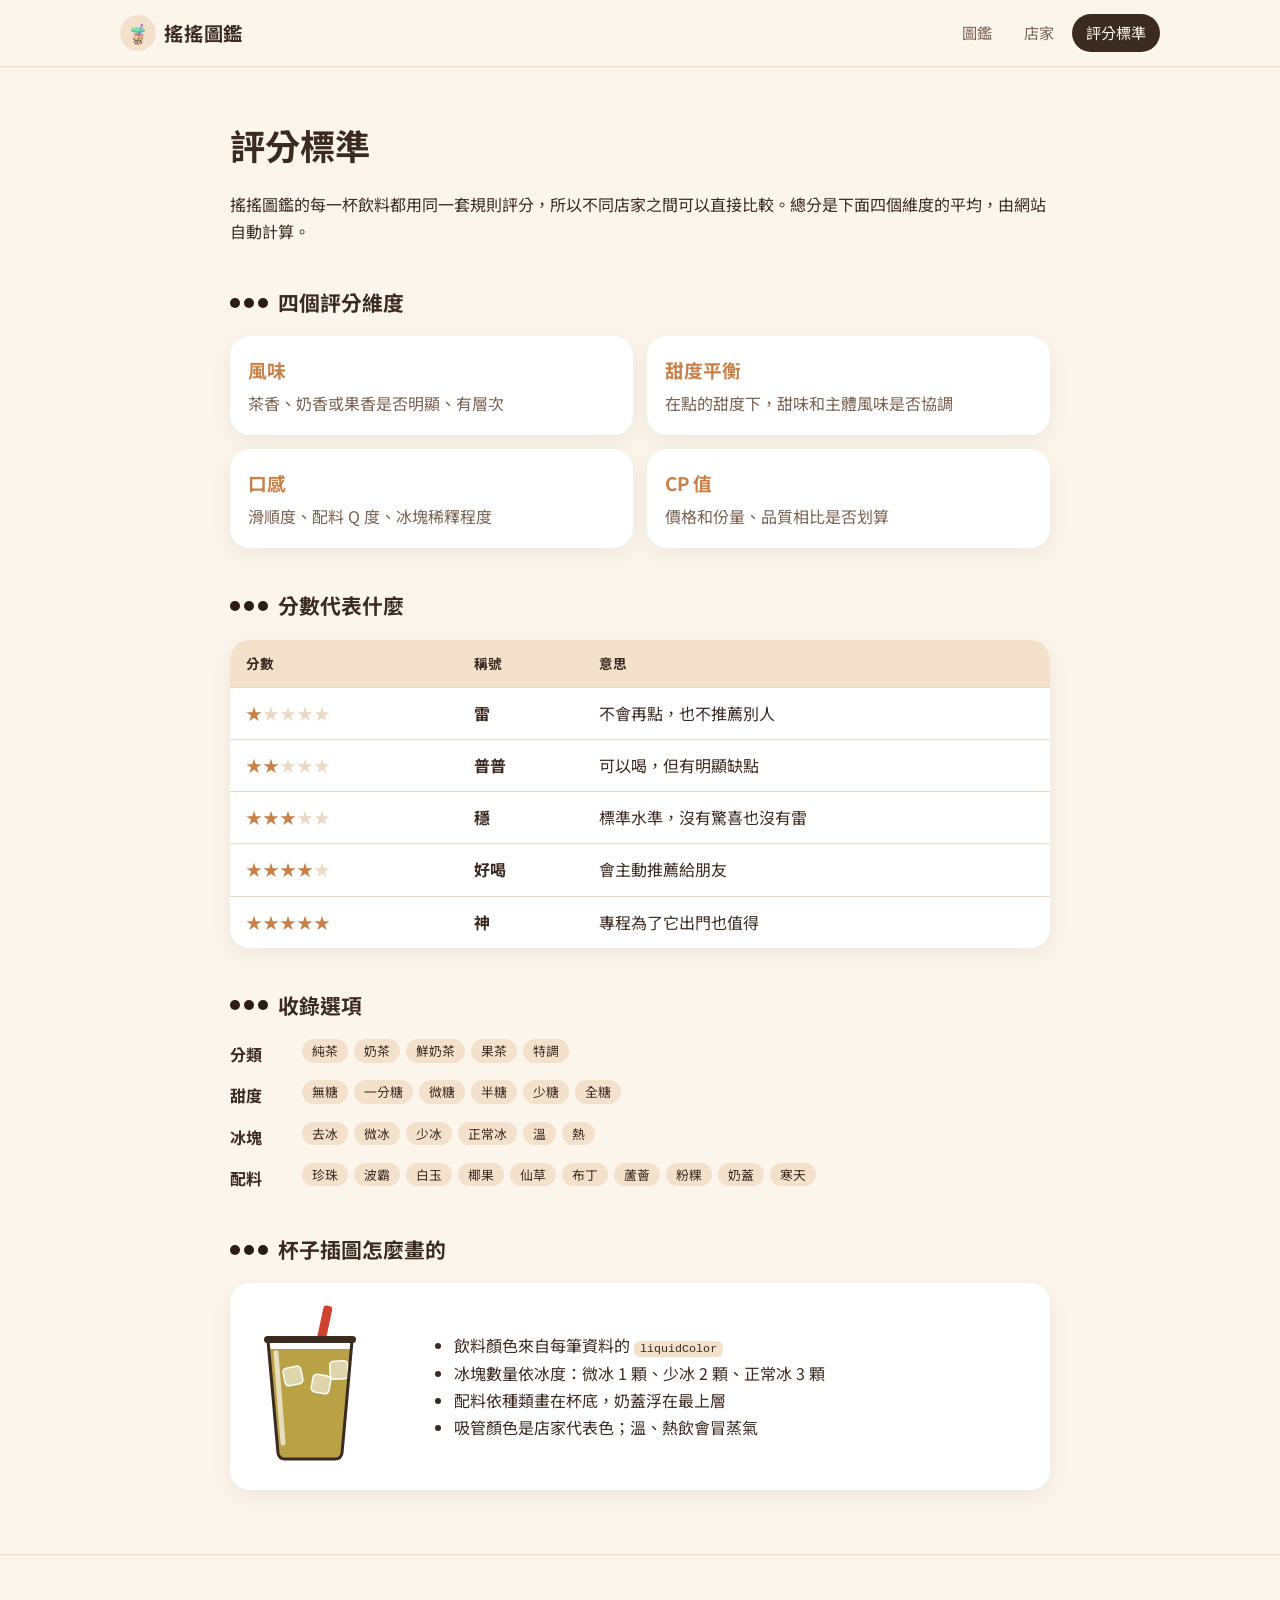
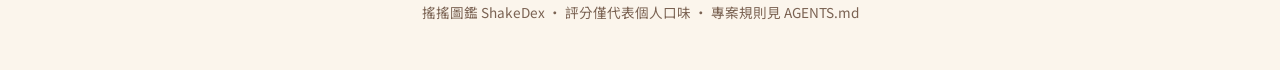
==== about.html @ fec173f5 "feat: 搖搖圖鑑初版" ====
<!DOCTYPE html>
<html lang="zh-Hant-TW">
<head>
  <meta charset="UTF-8">
  <meta name="viewport" content="width=device-width, initial-scale=1">
  <title>評分標準｜搖搖圖鑑</title>
  <meta name="description" content="搖搖圖鑑的評分標準與收錄規則">
  <link rel="icon" href="data:image/svg+xml,<svg xmlns='http://www.w3.org/2000/svg' viewBox='0 0 100 100'><text y='.9em' font-size='90'>🧋</text></svg>">
  <link rel="preconnect" href="https://fonts.googleapis.com">
  <link rel="preconnect" href="https://fonts.gstatic.com" crossorigin>
  <link rel="stylesheet" href="https://fonts.googleapis.com/css2?family=Noto+Sans+TC:wght@400;700&display=swap">
  <link rel="stylesheet" href="assets/css/style.css">
</head>
<body data-page="about">
  <header class="site-header">
    <a class="logo" href="index.html"><span class="logo__icon">🧋</span>搖搖圖鑑</a>
    <nav class="site-nav" aria-label="主選單">
      <a href="index.html">圖鑑</a>
      <a href="index.html#shops">店家</a>
      <a href="about.html" class="is-current" aria-current="page">評分標準</a>
    </nav>
  </header>
  <main class="container">
    <p class="loading">搖一搖中…</p>
  </main>
  <footer class="site-footer">
    <p>搖搖圖鑑 ShakeDex · 評分僅代表個人口味 · 專案規則見 AGENTS.md</p>
  </footer>
  <script src="assets/js/core.js"></script>
  <script src="assets/js/pages.js"></script>
</body>
</html>
---- assets/css/style.css ----
:root {
  --bg: #fbf5ec;
  --surface: #ffffff;
  --ink: #3b2a20;
  --ink-soft: #7a6252;
  --accent: #c8814a;
  --accent-soft: #f3e1cc;
  --pearl: #2b1d16;
  --line: #ead9c4;
  --good: #4f8a3c;
  --bad: #c0563b;
  --radius: 20px;
  --shadow: 0 6px 20px rgba(91, 58, 33, 0.08);
  --font: "Noto Sans TC", system-ui, -apple-system, "PingFang TC", "Microsoft JhengHei", sans-serif;
}

* { box-sizing: border-box; }

html { scroll-behavior: smooth; }

body {
  margin: 0;
  background: var(--bg);
  color: var(--ink);
  font-family: var(--font);
  line-height: 1.7;
  -webkit-font-smoothing: antialiased;
}

a { color: inherit; }

.container {
  max-width: 1080px;
  margin: 0 auto;
  padding: 24px 20px 64px;
  min-height: 70vh;
}

.loading { color: var(--ink-soft); text-align: center; padding: 80px 0; }

.site-header {
  position: sticky;
  top: 0;
  z-index: 10;
  display: flex;
  align-items: center;
  justify-content: space-between;
  gap: 16px;
  padding: 14px max(20px, calc((100vw - 1040px) / 2));
  background: rgba(251, 245, 236, 0.88);
  backdrop-filter: blur(10px);
  border-bottom: 1px solid var(--line);
}

.logo {
  display: flex;
  align-items: center;
  gap: 8px;
  font-weight: 700;
  font-size: 1.2rem;
  text-decoration: none;
  letter-spacing: 0.04em;
}

.logo__icon {
  display: grid;
  place-items: center;
  width: 36px;
  height: 36px;
  border-radius: 50%;
  background: var(--accent-soft);
}

.site-nav { display: flex; gap: 4px; }

.site-nav a {
  padding: 6px 14px;
  border-radius: 999px;
  text-decoration: none;
  color: var(--ink-soft);
  font-size: 0.95rem;
}

.site-nav a:hover { background: var(--accent-soft); color: var(--ink); }

.site-nav a.is-current { background: var(--ink); color: var(--bg); }

.site-footer {
  text-align: center;
  color: var(--ink-soft);
  font-size: 0.85rem;
  padding: 32px 20px;
  border-top: 1px solid var(--line);
}

.hero {
  display: grid;
  grid-template-columns: 1.4fr 1fr;
  gap: 32px;
  align-items: center;
  padding: 40px 0 32px;
}

.hero__kicker {
  display: inline-block;
  margin: 0;
  padding: 2px 12px;
  border-radius: 999px;
  background: var(--accent-soft);
  color: var(--accent);
  font-weight: 700;
  font-size: 0.85rem;
}

.hero__title {
  margin: 8px 0;
  font-size: clamp(2.4rem, 6vw, 3.6rem);
  line-height: 1.15;
  letter-spacing: 0.06em;
}

.hero__lead { margin: 0; color: var(--ink-soft); }

.stats {
  display: grid;
  grid-template-columns: repeat(2, 1fr);
  gap: 12px;
  margin: 0;
}

.stats div {
  background: var(--surface);
  border-radius: var(--radius);
  padding: 14px 18px;
  box-shadow: var(--shadow);
}

.stats dt { font-size: 0.8rem; color: var(--ink-soft); }

.stats dd { margin: 0; font-size: 1.8rem; font-weight: 700; line-height: 1.3; }

.stats--compact { grid-template-columns: repeat(3, 1fr); }

.stats--compact dd { font-size: 1.3rem; }

.controls {
  display: grid;
  gap: 14px;
  padding: 18px;
  margin-bottom: 24px;
  background: var(--surface);
  border-radius: var(--radius);
  box-shadow: var(--shadow);
}

.controls__search,
.controls select {
  width: 100%;
  padding: 10px 14px;
  border: 1.5px solid var(--line);
  border-radius: 12px;
  background: var(--bg);
  color: var(--ink);
  font: inherit;
}

.controls__search:focus,
.controls select:focus { outline: none; border-color: var(--accent); }

.controls__row {
  display: flex;
  flex-wrap: wrap;
  align-items: end;
  gap: 14px;
}

.controls__row label {
  display: grid;
  gap: 4px;
  font-size: 0.85rem;
  color: var(--ink-soft);
  min-width: 170px;
}

.controls__count { margin: 0 0 0 auto; color: var(--ink-soft); font-size: 0.9rem; }

.chips { display: flex; flex-wrap: wrap; gap: 8px; }

.chip {
  padding: 6px 16px;
  border: 1.5px solid var(--line);
  border-radius: 999px;
  background: transparent;
  color: var(--ink-soft);
  font: inherit;
  font-size: 0.9rem;
  cursor: pointer;
}

.chip:hover { border-color: var(--accent); color: var(--ink); }

.chip.is-active { background: var(--accent); border-color: var(--accent); color: #fff; }

.grid {
  display: grid;
  grid-template-columns: repeat(auto-fill, minmax(230px, 1fr));
  gap: 18px;
}

.drink-card {
  position: relative;
  display: flex;
  flex-direction: column;
  background: var(--surface);
  border-radius: var(--radius);
  box-shadow: var(--shadow);
  overflow: hidden;
  transition: transform 0.2s ease, box-shadow 0.2s ease;
}

.drink-card:hover { transform: translateY(-4px); box-shadow: 0 12px 28px rgba(91, 58, 33, 0.14); }

.drink-card__link { position: absolute; inset: 0; z-index: 1; }

.drink-card__art {
  display: grid;
  place-items: center;
  padding: 18px 0 8px;
  background: radial-gradient(circle at 50% 60%, var(--accent-soft), transparent 70%);
}

.drink-card__art .cup { width: 96px; height: 128px; }

.drink-card__body { padding: 6px 18px 18px; }

.drink-card__no { margin: 0; font-size: 0.8rem; font-weight: 700; color: var(--accent); letter-spacing: 0.08em; }

.drink-card__title { margin: 0 0 6px; font-size: 1.2rem; }

.drink-card__score { display: flex; align-items: center; gap: 8px; margin: 10px 0 6px; }

.drink-card__score strong { font-size: 1.4rem; }

.drink-card__tags { display: flex; flex-wrap: wrap; gap: 6px; margin: 0; }

.drink-card .shop-badge { position: relative; z-index: 2; }

.tag {
  display: inline-block;
  padding: 1px 10px;
  border-radius: 999px;
  background: var(--accent-soft);
  color: var(--ink);
  font-size: 0.8rem;
}

.tag--cat { background: transparent; border: 1px solid var(--line); color: var(--ink-soft); }

.shop-badge {
  --shop: var(--accent);
  display: inline-flex;
  align-items: center;
  gap: 4px;
  padding: 2px 12px 2px 8px;
  border-radius: 999px;
  border: 1.5px solid var(--shop);
  color: var(--shop);
  font-size: 0.85rem;
  font-weight: 700;
  text-decoration: none;
  background: var(--surface);
}

.shop-badge:hover { background: var(--shop); color: #fff; }

.stars { display: inline-flex; font-size: 1rem; letter-spacing: 1px; }

.star--full { color: var(--accent); }

.star--empty { color: var(--line); }

.star--half {
  background: linear-gradient(90deg, var(--accent) 50%, var(--line) 50%);
  -webkit-background-clip: text;
  background-clip: text;
  color: transparent;
}

.rebuy {
  position: absolute;
  top: 14px;
  right: 14px;
  padding: 2px 10px;
  border-radius: 999px;
  font-size: 0.75rem;
  font-weight: 700;
  color: #fff;
}

.rebuy--yes { background: var(--good); }

.rebuy--no { background: var(--bad); }

.rebuy--inline { position: static; margin-left: 4px; }

.cup-glass { fill: #fffdf9; }

.cup-outline { fill: none; stroke: var(--ink); stroke-width: 3; stroke-linejoin: round; }

.cup-lid { fill: var(--ink); }

.cup-shine { stroke: rgba(255, 255, 255, 0.65); stroke-width: 5; stroke-linecap: round; }

.cup-ice { fill: rgba(255, 255, 255, 0.55); stroke: rgba(255, 255, 255, 0.95); stroke-width: 1.5; }

.cup-steam path { fill: none; stroke: var(--ink-soft); stroke-width: 2.5; stroke-linecap: round; opacity: 0.5; }

.t-pearl { fill: var(--pearl); }

.t-baiyu { fill: #f8f4ec; stroke: #e2d6c4; stroke-width: 1; }

.t-coconut { fill: rgba(255, 252, 235, 0.85); stroke: #efe3b8; stroke-width: 1; }

.t-grass { fill: #1f1a17; }

.t-pudding { fill: #f2c14e; }

.t-aloe { fill: rgba(222, 240, 214, 0.9); stroke: #b9d6aa; stroke-width: 1; }

.t-fengguo { fill: rgba(232, 192, 112, 0.9); }

.t-agar { fill: rgba(250, 250, 250, 0.85); stroke: #ddd; stroke-width: 1; }

.t-foam { fill: #fff6e3; }

.t-default { fill: var(--ink-soft); }

.section-title {
  display: flex;
  align-items: center;
  gap: 10px;
  margin: 40px 0 16px;
  font-size: 1.3rem;
}

.section-title::before {
  content: "";
  width: 10px;
  height: 10px;
  border-radius: 50%;
  background: var(--pearl);
  box-shadow: 14px 0 0 var(--pearl), 28px 0 0 var(--pearl);
  margin-right: 28px;
}

.shop-list {
  display: grid;
  grid-template-columns: repeat(auto-fill, minmax(200px, 1fr));
  gap: 14px;
}

.shop-tile {
  --shop: var(--accent);
  display: grid;
  grid-template-columns: auto 1fr;
  grid-template-rows: auto auto;
  column-gap: 12px;
  align-items: center;
  padding: 14px 16px;
  background: var(--surface);
  border-radius: var(--radius);
  border-left: 6px solid var(--shop);
  box-shadow: var(--shadow);
  text-decoration: none;
  transition: transform 0.2s ease;
}

.shop-tile:hover { transform: translateY(-3px); }

.shop-tile__emoji { grid-row: span 2; font-size: 1.8rem; }

.shop-tile__name { font-weight: 700; }

.shop-tile__meta { font-size: 0.8rem; color: var(--ink-soft); }

.shop-hero {
  --shop: var(--accent);
  display: grid;
  grid-template-columns: auto 1fr auto;
  gap: 24px;
  align-items: center;
  margin-top: 24px;
  padding: 28px;
  background: var(--surface);
  border-radius: var(--radius);
  border-top: 10px solid var(--shop);
  box-shadow: var(--shadow);
}

.shop-hero__emoji {
  display: grid;
  place-items: center;
  width: 84px;
  height: 84px;
  border-radius: 50%;
  background: var(--accent-soft);
  font-size: 2.6rem;
}

.shop-hero__name { margin: 0; font-size: 2rem; color: var(--shop); }

.shop-hero__intro { margin: 4px 0 0; color: var(--ink-soft); }

.shop-hero .stats div { box-shadow: none; background: var(--bg); }

.drink-detail {
  display: grid;
  grid-template-columns: 280px 1fr;
  gap: 32px;
  margin-top: 24px;
  padding: 32px;
  background: var(--surface);
  border-radius: var(--radius);
  box-shadow: var(--shadow);
}

.drink-detail__art {
  display: grid;
  place-items: center;
  border-radius: var(--radius);
  background: radial-gradient(circle at 50% 60%, var(--accent-soft), var(--bg) 75%);
  padding: 24px;
}

.drink-detail__art .cup { width: 180px; height: 240px; }

.drink-detail__title { margin: 0 0 8px; font-size: 2.2rem; line-height: 1.3; }

.drink-detail__score { display: flex; align-items: center; gap: 10px; margin: 14px 0; }

.drink-detail__score strong { font-size: 2.2rem; }

.drink-detail__score .stars { font-size: 1.3rem; }

.drink-detail__comment {
  position: relative;
  margin: 0 0 18px;
  padding: 14px 18px 14px 44px;
  border-radius: 14px;
  background: var(--accent-soft);
  font-size: 1.1rem;
}

.drink-detail__comment::before {
  content: "“";
  position: absolute;
  left: 12px;
  top: -6px;
  font-size: 3rem;
  color: var(--accent);
}

.spec {
  display: grid;
  grid-template-columns: repeat(3, 1fr);
  gap: 10px;
  margin: 0;
}

.spec div { padding: 8px 12px; border: 1px solid var(--line); border-radius: 12px; }

.spec dt { font-size: 0.75rem; color: var(--ink-soft); }

.spec dd { margin: 0; font-weight: 700; }

.drink-detail__radar {
  grid-column: 1 / -1;
  display: grid;
  grid-template-columns: 1fr 1fr;
  gap: 8px 32px;
  align-items: center;
}

.drink-detail__radar .section-title { grid-column: 1 / -1; margin-top: 8px; }

.radar { width: 100%; max-width: 340px; justify-self: center; }

.radar-grid { fill: none; stroke: var(--line); stroke-width: 1; }

.radar-axis { stroke: var(--line); stroke-width: 1; }

.radar-shape { fill: rgba(200, 129, 74, 0.3); stroke: var(--accent); stroke-width: 2.5; stroke-linejoin: round; }

.radar-dot { fill: var(--accent); }

.radar-label { font-size: 11px; fill: var(--ink); font-weight: 700; font-family: var(--font); }

.dim-list { list-style: none; margin: 0; padding: 0; display: grid; gap: 14px; }

.dim-list li { display: grid; grid-template-columns: 72px 1fr 24px; align-items: center; gap: 10px; }

.dim-list__bar { height: 12px; border-radius: 999px; background: var(--accent-soft); overflow: hidden; }

.dim-list__fill { display: block; height: 100%; border-radius: 999px; background: var(--accent); }

.dim-list__fill--1 { width: 20%; }
.dim-list__fill--2 { width: 40%; }
.dim-list__fill--3 { width: 60%; }
.dim-list__fill--4 { width: 80%; }
.dim-list__fill--5 { width: 100%; }

.pager { display: flex; justify-content: space-between; gap: 12px; margin-top: 20px; }

.pager__link {
  padding: 10px 18px;
  border-radius: 999px;
  background: var(--surface);
  box-shadow: var(--shadow);
  text-decoration: none;
  font-size: 0.9rem;
}

.pager__link:hover { background: var(--ink); color: var(--bg); }

.prose { max-width: 820px; margin: 0 auto; }

.page-title { font-size: 2.2rem; margin: 24px 0 8px; }

.dim-cards { display: grid; grid-template-columns: repeat(2, 1fr); gap: 14px; }

.dim-card { padding: 18px; background: var(--surface); border-radius: var(--radius); box-shadow: var(--shadow); }

.dim-card h3 { margin: 0 0 4px; color: var(--accent); }

.dim-card p { margin: 0; color: var(--ink-soft); }

.scale {
  width: 100%;
  border-collapse: collapse;
  background: var(--surface);
  border-radius: var(--radius);
  overflow: hidden;
  box-shadow: var(--shadow);
}

.scale th, .scale td { padding: 12px 16px; text-align: left; border-bottom: 1px solid var(--line); }

.scale th { background: var(--accent-soft); font-size: 0.85rem; }

.scale tr:last-child td { border-bottom: none; }

.option-groups { display: grid; gap: 12px; margin: 0; }

.option-groups div { display: grid; grid-template-columns: 60px 1fr; gap: 12px; align-items: start; }

.option-groups dt { font-weight: 700; padding-top: 2px; }

.option-groups dd { margin: 0; display: flex; flex-wrap: wrap; gap: 6px; }

.art-explain {
  display: grid;
  grid-template-columns: 160px 1fr;
  gap: 24px;
  align-items: center;
  padding: 20px;
  background: var(--surface);
  border-radius: var(--radius);
  box-shadow: var(--shadow);
}

.art-explain__cup .cup { width: 120px; height: 160px; }

.art-explain ul { margin: 0; padding-left: 20px; }

code { background: var(--accent-soft); padding: 1px 6px; border-radius: 6px; font-size: 0.9em; }

.empty { grid-column: 1 / -1; text-align: center; padding: 60px 20px; color: var(--ink-soft); }

.empty__emoji { font-size: 3rem; margin: 0; }

.btn {
  display: inline-block;
  margin-top: 8px;
  padding: 8px 20px;
  border-radius: 999px;
  background: var(--ink);
  color: var(--bg);
  text-decoration: none;
}

@media (max-width: 760px) {
  .hero { grid-template-columns: 1fr; padding-top: 24px; }
  .shop-hero { grid-template-columns: 1fr; text-align: center; justify-items: center; }
  .drink-detail { grid-template-columns: 1fr; padding: 20px; }
  .drink-detail__radar { grid-template-columns: 1fr; }
  .spec { grid-template-columns: repeat(2, 1fr); }
  .dim-cards { grid-template-columns: 1fr; }
  .art-explain { grid-template-columns: 1fr; justify-items: center; }
  .site-nav a { padding: 6px 10px; }
  .logo { font-size: 1.05rem; }
}
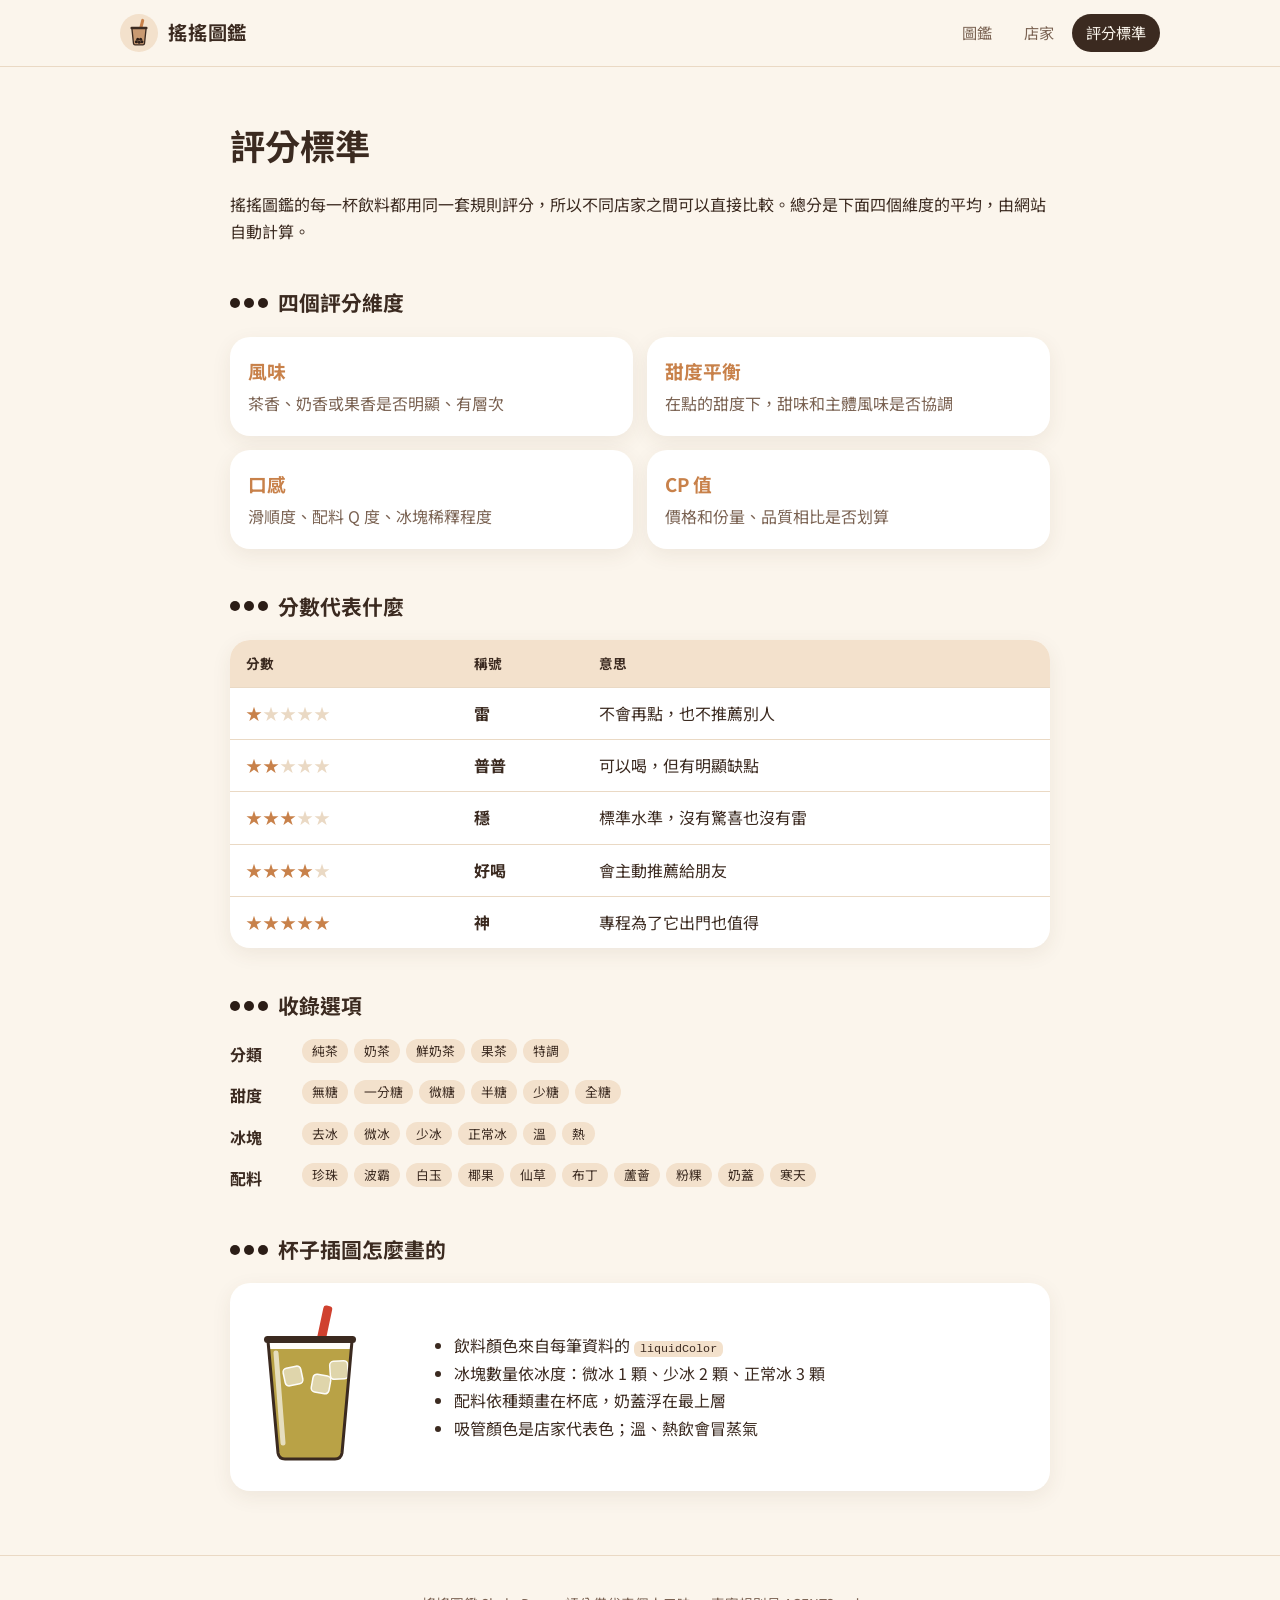
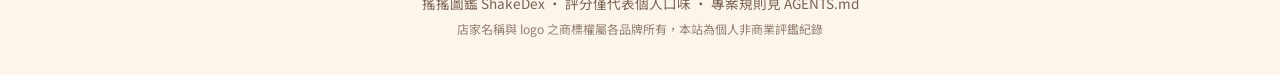
==== commit 21d20478: "fix: 修正短評引號重疊與 logo 置中，新增店家 logo" ====
--- a/about.html
+++ b/about.html
@@ -13,7 +13,20 @@
 </head>
 <body data-page="about">
   <header class="site-header">
-    <a class="logo" href="index.html"><span class="logo__icon">🧋</span>搖搖圖鑑</a>
+    <a class="logo" href="index.html">
+      <svg class="logo__icon" viewBox="0 0 40 40" aria-hidden="true">
+          <circle class="logo__bg" cx="20" cy="20" r="20"/>
+          <rect class="logo__straw" x="21" y="5" width="3.2" height="14" rx="1.6" transform="rotate(14 22.6 12)"/>
+          <path class="logo__tea" d="M12.5 15 H27.5 L25.8 31 Q25.6 32.5 24.2 32.5 H15.8 Q14.4 32.5 14.2 31 Z"/>
+          <circle class="logo__pearl" cx="17.2" cy="29.2" r="1.6"/>
+          <circle class="logo__pearl" cx="20.2" cy="29.8" r="1.6"/>
+          <circle class="logo__pearl" cx="23.1" cy="29.2" r="1.6"/>
+          <circle class="logo__pearl" cx="18.7" cy="26.6" r="1.6"/>
+          <circle class="logo__pearl" cx="21.7" cy="26.6" r="1.6"/>
+          <rect class="logo__lid" x="11" y="13.4" width="18" height="2.6" rx="1.3"/>
+        </svg>
+      <span class="logo__text">搖搖圖鑑</span>
+    </a>
     <nav class="site-nav" aria-label="主選單">
       <a href="index.html">圖鑑</a>
       <a href="index.html#shops">店家</a>
@@ -25,6 +38,7 @@
   </main>
   <footer class="site-footer">
     <p>搖搖圖鑑 ShakeDex · 評分僅代表個人口味 · 專案規則見 AGENTS.md</p>
+    <p class="site-footer__note">店家名稱與 logo 之商標權屬各品牌所有，本站為個人非商業評鑑紀錄</p>
   </footer>
   <script src="assets/js/core.js"></script>
   <script src="assets/js/pages.js"></script>
--- a/assets/css/style.css
+++ b/assets/css/style.css
@@ -55,21 +55,25 @@
 .logo {
   display: flex;
   align-items: center;
-  gap: 8px;
+  gap: 10px;
   font-weight: 700;
   font-size: 1.2rem;
+  line-height: 1;
   text-decoration: none;
   letter-spacing: 0.04em;
 }
 
-.logo__icon {
-  display: grid;
-  place-items: center;
-  width: 36px;
-  height: 36px;
-  border-radius: 50%;
-  background: var(--accent-soft);
-}
+.logo__icon { width: 38px; height: 38px; flex-shrink: 0; display: block; }
+
+.logo__bg { fill: var(--accent-soft); }
+
+.logo__straw { fill: var(--accent); }
+
+.logo__tea { fill: #c99a72; stroke: var(--ink); stroke-width: 1.4; stroke-linejoin: round; }
+
+.logo__pearl { fill: var(--pearl); }
+
+.logo__lid { fill: var(--ink); }
 
 .site-nav { display: flex; gap: 4px; }
 
@@ -84,6 +88,10 @@
 .site-nav a:hover { background: var(--accent-soft); color: var(--ink); }
 
 .site-nav a.is-current { background: var(--ink); color: var(--bg); }
+
+.site-footer p { margin: 4px 0; }
+
+.site-footer__note { font-size: 0.75rem; opacity: 0.8; }
 
 .site-footer {
   text-align: center;
@@ -260,8 +268,8 @@
   --shop: var(--accent);
   display: inline-flex;
   align-items: center;
-  gap: 4px;
-  padding: 2px 12px 2px 8px;
+  gap: 6px;
+  padding: 2px 12px 2px 3px;
   border-radius: 999px;
   border: 1.5px solid var(--shop);
   color: var(--shop);
@@ -272,6 +280,29 @@
 }
 
 .shop-badge:hover { background: var(--shop); color: #fff; }
+
+.shop-icon {
+  display: inline-grid;
+  place-items: center;
+  flex-shrink: 0;
+  border-radius: 50%;
+  overflow: hidden;
+  background: var(--surface);
+  border: 1px solid var(--line);
+  line-height: 1;
+}
+
+.shop-icon img { width: 100%; height: 100%; object-fit: contain; display: block; }
+
+.shop-icon--sm { width: 20px; height: 20px; font-size: 0.75rem; border: none; background: transparent; }
+
+.shop-icon--md { width: 44px; height: 44px; font-size: 1.5rem; }
+
+.shop-icon--lg { width: 88px; height: 88px; font-size: 2.6rem; border-width: 2px; border-color: var(--shop); }
+
+.shop-icon.is-emoji { background: var(--accent-soft); }
+
+.shop-icon--sm.is-emoji { background: transparent; }
 
 .stars { display: inline-flex; font-size: 1rem; letter-spacing: 1px; }
 
@@ -377,7 +408,7 @@
 
 .shop-tile:hover { transform: translateY(-3px); }
 
-.shop-tile__emoji { grid-row: span 2; font-size: 1.8rem; }
+.shop-tile .shop-icon { grid-row: span 2; }
 
 .shop-tile__name { font-weight: 700; }
 
@@ -395,16 +426,6 @@
   border-radius: var(--radius);
   border-top: 10px solid var(--shop);
   box-shadow: var(--shadow);
-}
-
-.shop-hero__emoji {
-  display: grid;
-  place-items: center;
-  width: 84px;
-  height: 84px;
-  border-radius: 50%;
-  background: var(--accent-soft);
-  font-size: 2.6rem;
 }
 
 .shop-hero__name { margin: 0; font-size: 2rem; color: var(--shop); }
@@ -443,20 +464,24 @@
 .drink-detail__score .stars { font-size: 1.3rem; }
 
 .drink-detail__comment {
-  position: relative;
+  display: flex;
+  align-items: flex-start;
+  gap: 12px;
   margin: 0 0 18px;
-  padding: 14px 18px 14px 44px;
+  padding: 14px 18px;
   border-radius: 14px;
   background: var(--accent-soft);
   font-size: 1.1rem;
+  line-height: 1.6;
 }
 
 .drink-detail__comment::before {
   content: "“";
-  position: absolute;
-  left: 12px;
-  top: -6px;
-  font-size: 3rem;
+  flex-shrink: 0;
+  height: 1.6rem;
+  font-family: Georgia, "Times New Roman", serif;
+  font-size: 2.8rem;
+  line-height: 1;
   color: var(--accent);
 }
 
